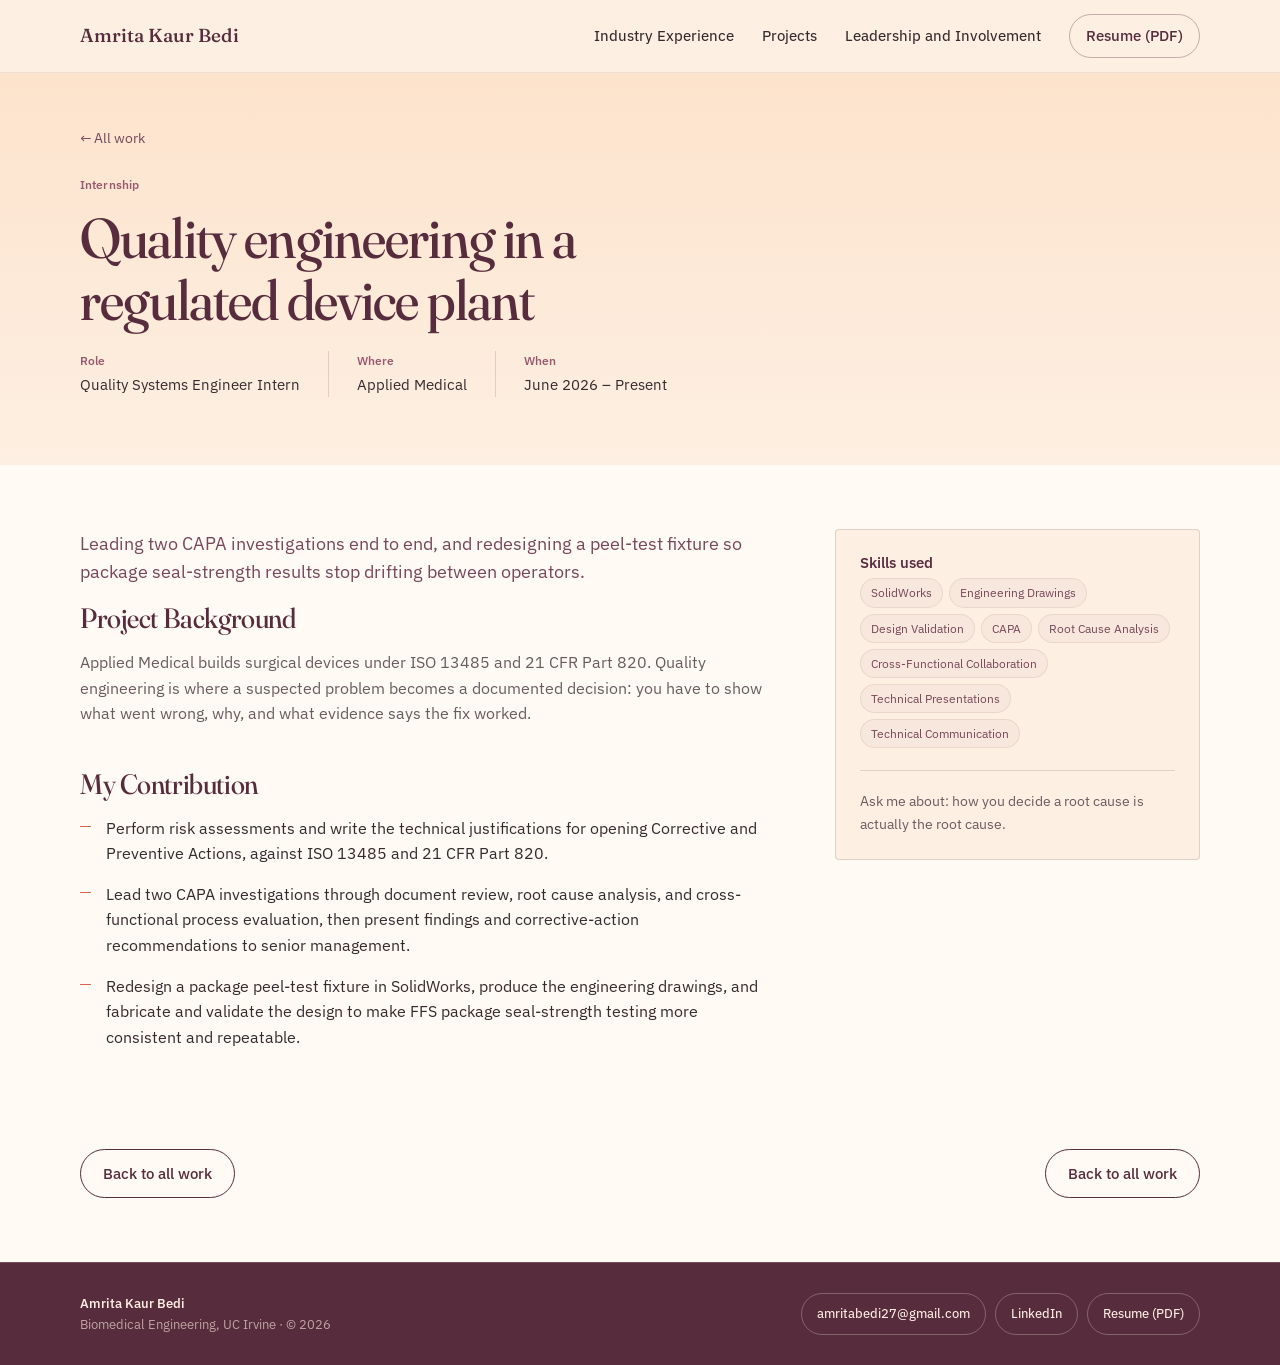
==== applied-medical.html @ 61ae4ed0 "Add previous-project button and remove peach block behind case-next case-next now matches the white " ====
<!DOCTYPE html>
<html lang="en">
<head>
<meta charset="UTF-8" />
<meta name="viewport" content="width=device-width, initial-scale=1.0" />
<title>Applied Medical &mdash; Amrita Kaur Bedi</title>
<meta name="description" content="Leading two CAPA investigations end to end, and redesigning a peel-test fixture so package seal-strength results stop drifting between operators." />
<link rel="preload" href="assets/fonts/Fraunces-SOFTWONKopszwght.woff2" as="font" type="font/woff2" crossorigin />
<link rel="preload" href="assets/fonts/IBMPlexSans-wdthwght.woff2" as="font" type="font/woff2" crossorigin />
<link rel="stylesheet" href="styles.css" />
</head>
<body>
<a class="skip-link" href="#main">Skip to content</a>
<header class="site-header">
  <nav class="nav container" aria-label="Primary">
    <a class="brand" href="index.html">Amrita Kaur Bedi</a>
    <button class="menu-toggle" type="button" aria-expanded="false" aria-controls="nav-links" aria-label="Open navigation menu">
      <span></span><span></span><span></span>
    </button>
    <div class="nav-links" id="nav-links">
      <a href="index.html#industry">Industry Experience</a>
      <a href="index.html#work">Projects</a>
      <a href="index.html#leadership">Leadership and Involvement</a>
      <a class="resume-link" href="assets/Amrita_Kaur_Bedi_Resume.pdf" target="_blank" rel="noopener">Resume (PDF)</a>
    </div>
  </nav>
</header>
<main id="main">

<section class="case-hero">
  <div class="container">
    <a class="back-link" href="index.html#work">&larr; All work</a>
    <p class="meta">Internship</p>
    <h1>Quality engineering in a regulated device plant</h1>
    <dl class="case-meta">
      <div><dt>Role</dt><dd>Quality Systems Engineer Intern</dd></div>
      <div><dt>Where</dt><dd>Applied Medical</dd></div>
      <div><dt>When</dt><dd>June 2026 – Present</dd></div>
    </dl>
  </div>
</section>

<section class="case-body">
  <div class="container case-grid">
    <div>
      <p class="lede">Leading two CAPA investigations end to end, and redesigning a peel-test fixture so package seal-strength results stop drifting between operators.</p>
      <div class="case-block">
        <h2>Project Background</h2>
        <p>Applied Medical builds surgical devices under ISO 13485 and 21 CFR Part 820. Quality engineering is where a suspected problem becomes a documented decision: you have to show what went wrong, why, and what evidence says the fix worked.</p>
      </div>
      <div class="case-block">
        <h2>My Contribution</h2>
        <ul class="did"><li>Perform risk assessments and write the technical justifications for opening Corrective and Preventive Actions, against ISO 13485 and 21 CFR Part 820.</li><li>Lead two CAPA investigations through document review, root cause analysis, and cross-functional process evaluation, then present findings and corrective-action recommendations to senior management.</li><li>Redesign a package peel-test fixture in SolidWorks, produce the engineering drawings, and fabricate and validate the design to make FFS package seal-strength testing more consistent and repeatable.</li></ul>
      </div>
      
      
      
    </div>
    <aside class="case-aside">
      <h3>Skills used</h3>
      <div class="tags"><span class="tag" data-skill="solidworks">SolidWorks</span><span class="tag" data-skill="drawings">Engineering Drawings</span><span class="tag" data-skill="validation">Design Validation</span><span class="tag" data-skill="capa">CAPA</span><span class="tag" data-skill="rca">Root Cause Analysis</span><span class="tag" data-skill="xfn">Cross-Functional Collaboration</span><span class="tag" data-skill="presenting">Technical Presentations</span><span class="tag" data-skill="techcomm">Technical Communication</span></div>
      <p class="case-ask">Ask me about: how you decide a root cause is actually the root cause.</p>
    </aside>
  </div>
</section>

<section class="case-next">
  <div class="container case-next-inner">
    <div class="hero-actions" style="margin:0">
      <a class="button button-secondary" href="index.html#work">Back to all work</a>
    </div>
    <div class="hero-actions" style="margin:0">
      <a class="button button-secondary" href="index.html#work">Back to all work</a>
    </div>
  </div>
</section>

</main>
<footer class="footer">
  <div class="container footer-inner">
    <div class="footer-identity">
      <p>Amrita Kaur Bedi</p>
      <p>Biomedical Engineering, UC Irvine &middot; &copy; <span class="year"></span></p>
    </div>
    <div class="footer-links">
      <a href="mailto:amritabedi27@gmail.com">amritabedi27@gmail.com</a>
      <a href="https://www.linkedin.com/in/amritakaurbedi" target="_blank" rel="noopener noreferrer">LinkedIn</a>
      <a href="assets/Amrita_Kaur_Bedi_Resume.pdf" target="_blank" rel="noopener">Resume (PDF)</a>
    </div>
  </div>
</footer>
<script src="script.js"></script>
</body>
</html>
---- styles.css ----
/* ===========================================================
   Amrita Kaur Bedi — portfolio styles
   Palette is sampled from the LinkedIn banner (assets/LinkedIn_Background.png).
   Change a colour once here and it updates everywhere.
   =========================================================== */

@font-face {
  font-family: "Fraunces";
  src: url("assets/fonts/Fraunces-SOFTWONKopszwght.woff2") format("woff2");
  font-weight: 100 900;
  font-display: swap;
}
@font-face {
  font-family: "IBM Plex Sans";
  src: url("assets/fonts/IBMPlexSans-wdthwght.woff2") format("woff2");
  font-weight: 100 700;
  font-display: swap;
}

:root {
  /* colour */
  --cream:  #fdefe2;   /* page background */
  --white:  #fffaf4;   /* alternating sections, cards */
  --peach:  #f9dcc4;   /* portrait frame, fills */
  --plum:   #572c3d;   /* headings, dark band */
  --plum2:  #77475b;   /* secondary text */
  --rose:   #97576f;   /* small labels */
  --coral:  #d9634f;   /* the one accent */
  --gold:   #ba7a3a;   /* hairlines */
  --ink:    #352b2f;   /* body text */
  --muted:  #6a5b60;   /* supporting text */

  --line:   rgba(87, 44, 61, .16);
  --line-2: rgba(87, 44, 61, .09);
  --lift:   0 14px 40px rgba(87, 44, 61, .08);

  /* type */
  --display: "Fraunces", Georgia, "Times New Roman", serif;
  --body: "IBM Plex Sans", ui-sans-serif, -apple-system, "Segoe UI", sans-serif;

  --max: 1120px;
  --r-card: 4px;   /* cards are square-ish and precise */
  --r-pill: 999px; /* only buttons and chips are round */
}

/* --- base ------------------------------------------------- */
* { box-sizing: border-box; }
html { scroll-behavior: smooth; scroll-padding-top: 88px; }

body {
  margin: 0;
  background: var(--cream);
  color: var(--ink);
  font-family: var(--body);
  font-size: 1rem;
  line-height: 1.6;
  -webkit-font-smoothing: antialiased;
}

img { display: block; max-width: 100%; }
a { color: inherit; }

.container { width: min(calc(100% - 48px), var(--max)); margin-inline: auto; }

h1, h2, h3 {
  margin-top: 0;
  color: var(--plum);
  font-family: var(--display);
  font-weight: 460;
  font-variation-settings: "SOFT" 20, "WONK" 1, "opsz" 96;
  letter-spacing: -.015em;
  line-height: 1.1;
}
h1 { margin-bottom: 20px; font-size: clamp(3rem, 6.4vw, 5.4rem); font-variation-settings: "SOFT" 30, "WONK" 1, "opsz" 144; }
h2 { margin-bottom: 16px; font-size: clamp(2rem, 3.4vw, 3rem); }
h3 { margin-bottom: 8px; font-size: 1.3rem; }
p  { margin-top: 0; }

.lede { color: var(--plum2); font-size: 1.14rem; line-height: 1.55; }
.muted { color: var(--muted); }
.measure { max-width: 62ch; }

.section { padding: 96px 0; }
.section-head { max-width: 60ch; margin-bottom: 40px; }
.section-head p { margin-bottom: 0; color: var(--muted); }

/* one shared rule for "small label" text, used sparingly */
.meta {
  color: var(--rose);
  font-size: .78rem;
  font-weight: 550;
  letter-spacing: .01em;
}
.meta-tight { letter-spacing: 0; white-space: nowrap; font-size: .74rem; }
@media (max-width: 720px) { .meta-tight { white-space: normal; font-size: clamp(.64rem, 2.5vw, .74rem); } }

/* --- header ----------------------------------------------- */
.site-header {
  position: sticky; z-index: 100; top: 0;
  border-bottom: 1px solid var(--line-2);
  background: rgba(253, 239, 226, .93);
  backdrop-filter: blur(12px);
}
.nav { display: flex; min-height: 72px; align-items: center; justify-content: space-between; gap: 20px; }
.brand {
  color: var(--plum); font-family: var(--display);
  font-size: 1.18rem; font-weight: 500;
  font-variation-settings: "SOFT" 20, "WONK" 1, "opsz" 20;
  text-decoration: none; white-space: nowrap;
}
.nav-links { display: flex; align-items: center; gap: 28px; }
.nav-links a { position: relative; color: var(--ink); font-size: .93rem; font-weight: 450; text-decoration: none; }
.nav-links a:not(.resume-link)::after {
  position: absolute; right: 0; bottom: -6px; left: 0; height: 1.5px;
  background: var(--coral); content: ""; opacity: 0;
  transform: scaleX(.3); transition: .18s;
}
.nav-links a:hover::after, .nav-links a:focus-visible::after, .nav-links a.active::after { opacity: 1; transform: scaleX(1); }

.resume-link {
  padding: 9px 16px; border: 1px solid rgba(87, 44, 61, .34);
  border-radius: var(--r-pill); color: var(--plum) !important;
  font-weight: 500 !important; transition: .18s;
}
.resume-link:hover, .resume-link:focus-visible { background: var(--plum); color: var(--cream) !important; }

.menu-toggle { display: none; width: 42px; height: 42px; padding: 9px; border: 0; background: transparent; cursor: pointer; }
.menu-toggle span { display: block; width: 100%; height: 1.5px; margin: 5px 0; background: var(--plum); }

/* --- buttons ---------------------------------------------- */
.button {
  display: inline-flex; min-height: 46px; align-items: center; justify-content: center;
  padding: 11px 22px; border: 1px solid var(--plum); border-radius: var(--r-pill);
  font-family: var(--body); font-size: .95rem; font-weight: 500;
  text-decoration: none; transition: .16s;
}
.button-primary { background: var(--plum); color: var(--cream); }
.button-primary:hover { background: #46222f; }
.button-secondary { background: transparent; color: var(--plum); }
.button-secondary:hover { background: rgba(87, 44, 61, .07); }

.inline-link { color: var(--plum); font-weight: 500; text-decoration: none; box-shadow: inset 0 -1px 0 var(--gold); transition: .16s; }
.inline-link:hover { box-shadow: inset 0 -2px 0 var(--coral); }

/* --- hero ------------------------------------------------- */
.hero {
  position: relative; overflow: hidden; padding: 84px 0 76px;
  background:
    radial-gradient(circle at 88% 14%, rgba(217, 99, 79, .13), transparent 26%),
    radial-gradient(circle at 6% 90%, rgba(174, 102, 142, .13), transparent 26%),
    linear-gradient(180deg, #fde3cc 0%, var(--cream) 74%);
}
.hero-grid { position: relative; z-index: 2; display: grid; grid-template-columns: 1.08fr .72fr; gap: 78px; align-items: center; }
.hero h1 { margin-bottom: 16px; }
.hero-role { max-width: 30ch; margin-bottom: 18px; color: var(--plum2); font-size: clamp(1.2rem, 2vw, 1.6rem); font-weight: 450; line-height: 1.35; }
.hero-note { max-width: 54ch; margin-bottom: 30px; color: var(--muted); }
.hero-actions { display: flex; flex-wrap: wrap; gap: 12px; }

/* the 30-second facts */
.facts { position: relative; z-index: 2; display: grid; grid-template-columns: repeat(3, auto); justify-content: start; gap: 0 36px; margin-top: 58px; border-top: 1px solid var(--line); padding-top: 22px; }
.facts dd { white-space: nowrap; }
.facts > div + div { padding-left: 36px; border-left: 1px solid var(--line); }
.facts dt { margin-bottom: 3px; color: var(--rose); font-size: .76rem; font-weight: 550; }
.facts dd { margin: 0; font-size: .92rem; line-height: 1.4; }
.nowrap { white-space: nowrap; }

.hero-visual { position: relative; max-width: 400px; justify-self: end; }
.portrait-frame {
  position: relative; z-index: 2; overflow: hidden;
  border: 1px solid rgba(87, 44, 61, .14);
  border-radius: 200px 200px var(--r-card) var(--r-card);
  background: var(--peach); box-shadow: var(--lift);
}
.portrait-frame { aspect-ratio: .82; }
.portrait-frame img { width: 100%; height: 100%; object-fit: cover; object-position: center 38%; }
.hero-orbit { position: absolute; border: 1px solid rgba(186, 122, 58, .15); border-radius: 50%; }
.orbit-one { top: 10px; right: -170px; width: 580px; height: 580px; }
.orbit-two { top: 120px; right: -70px; width: 340px; height: 340px; border-style: dashed; border-color: rgba(119, 71, 91, .13); }

/* --- work: filter ----------------------------------------- */
.work-section { background: var(--white); }
.work-head { display: flex; align-items: end; justify-content: space-between; gap: 40px; margin-bottom: 34px; }
.work-head > div { max-width: 56ch; }
.work-head p { margin-bottom: 0; color: var(--muted); }
.work-section .work-head > div { max-width: none; }

.filter { border: 1px solid var(--line); border-radius: var(--r-card); background: var(--cream); padding: 22px 24px 20px; margin-bottom: 44px; }
.filter summary { list-style: none; cursor: pointer; }
.filter summary::-webkit-details-marker { display: none; }
.filter-top { display: flex; align-items: baseline; justify-content: space-between; gap: 16px; }
.filter[open] .filter-top { margin-bottom: 16px; }
.filter-top h3::after {
  display: inline-block; margin-left: 9px; color: var(--rose);
  content: "\25BE"; font-size: .8em; transition: transform .18s;
}
.filter[open] .filter-top h3::after { transform: rotate(180deg); }
.filter-top h3 { margin-bottom: 0; font-size: 1.05rem; font-family: var(--body); font-weight: 550; letter-spacing: 0; }
.filter-status { color: var(--muted); font-size: .86rem; }
.filter-status strong { color: var(--plum); font-weight: 550; }
.filter-clear {
  margin-left: 14px; padding: 0; border: 0; background: none; color: var(--plum);
  font: inherit; font-size: .86rem; text-decoration: underline; text-underline-offset: 3px; cursor: pointer;
}
.filter-clear[hidden] { display: none; }

.filter-groups { display: grid; grid-template-columns: repeat(3, 1fr); gap: 22px 30px; }
.filter-group--wide { grid-column: span 2; }
.filter-group--wide .chips { max-width: 34rem; }
.filter-group > p { margin-bottom: 9px; color: var(--rose); font-size: .76rem; font-weight: 550; }
.chips { display: flex; flex-wrap: wrap; gap: 7px; }
.chip {
  padding: 6px 13px; border: 1px solid rgba(87, 44, 61, .2); border-radius: var(--r-pill);
  background: var(--white); color: var(--plum2);
  font: inherit; font-size: .83rem; cursor: pointer; transition: .14s;
}
.chip:hover { border-color: var(--plum); color: var(--plum); }
.chip[aria-pressed="true"] { border-color: var(--plum); background: var(--plum); color: var(--cream); }
.chip[data-empty="true"] { opacity: .38; }

/* --- work: timeline --------------------------------------- */
.track { position: relative; padding-left: 160px; }
.track::before {
  position: absolute; top: 10px; bottom: 10px; left: 150px; width: 1px;
  background: linear-gradient(var(--gold), rgba(186, 122, 58, .12)); content: "";
}
.entry { position: relative; margin-bottom: 20px; }
.entry:last-child { margin-bottom: 0; }
.entry-date {
  position: absolute; top: 22px; left: -160px; width: 132px;
  color: var(--rose); font-size: .8rem; font-weight: 500; text-align: right;
}
.entry::before {
  position: absolute; top: 27px; left: -14px; z-index: 2; width: 9px; height: 9px;
  border: 1.5px solid var(--gold); border-radius: 50%; background: var(--white); content: "";
}
.entry:hover::before, .entry:focus-within::before { border-color: var(--coral); background: var(--coral); }

.entry-card {
  display: block; padding: 22px 26px 20px;
  border: 1px solid var(--line); border-left: 2px solid rgba(186, 122, 58, .5);
  border-radius: var(--r-card); background: var(--white);
  text-decoration: none; transition: .16s;
}
.entry-card:hover, .entry-card:focus-visible { border-left-color: var(--coral); background: #fffdfa; box-shadow: var(--lift); transform: translateX(3px); }
.entry-kind { margin-bottom: 6px; color: var(--rose); font-size: .76rem; font-weight: 550; }
.entry-card h3 { margin-bottom: 4px; font-size: 1.42rem; }
.entry-org { margin-bottom: 10px; color: var(--plum2); font-size: .92rem; font-weight: 500; }
.entry-card > p:last-of-type { margin-bottom: 14px; color: var(--muted); font-size: .96rem; }
.tags { display: flex; flex-wrap: wrap; gap: 6px; }
.tag { padding: 4px 10px; border: 1px solid var(--line-2); border-radius: var(--r-pill); background: rgba(87, 44, 61, .035); color: var(--plum2); font-size: .75rem; }
.tag[data-on="true"] { border-color: var(--coral); background: rgba(217, 99, 79, .1); color: var(--plum); }
.entry-more { display: inline-block; margin-top: 14px; color: var(--plum); font-size: .9rem; font-weight: 500; box-shadow: inset 0 -1px 0 var(--gold); }

.entry[hidden] { display: none; }
.track-empty { padding: 34px 0; color: var(--muted); }
.track-empty[hidden] { display: none; }

/* --- leadership (dark band) ------------------------------ */
.lead-section { background: var(--plum); color: rgba(253, 239, 226, .82); }
.lead-section h2, .lead-section h3 { color: var(--cream); }
.lead-section .meta { color: rgba(253, 239, 226, .62); }
.lead-grid { display: grid; grid-template-columns: 1fr 1fr; gap: 70px; align-items: center; }
.lead-section .lead-grid, .dance-section .lead-grid { align-items: start; }
.lead-section .lead-grid > div:last-child, .dance-section .lead-grid > div:last-child { margin-top: 1.4rem; }
.lead-copy > p { color: rgba(253, 239, 226, .82); }
.metrics { display: grid; grid-template-columns: repeat(3, 1fr); gap: 18px; margin: 28px 0 26px; }
.lead-copy .metrics { grid-template-columns: repeat(2, 1fr); }
.metrics div { border-top: 1px solid rgba(253, 239, 226, .3); padding-top: 14px; }
.metrics strong { display: block; color: var(--cream); font-family: var(--display); font-size: 2.1rem; font-weight: 420; font-variation-settings: "SOFT" 20, "WONK" 1, "opsz" 40; }
.metrics span { color: rgba(253, 239, 226, .66); font-size: .82rem; line-height: 1.35; }
.lead-list { margin: 0; padding: 0; list-style: none; border-top: 1px solid rgba(253, 239, 226, .22); }
.lead-list li { border-bottom: 1px solid rgba(253, 239, 226, .22); padding: 14px 0; color: rgba(253, 239, 226, .82); font-size: .95rem; }
.lead-list b { color: var(--cream); font-weight: 550; }
.lead-photos { display: grid; grid-template-columns: repeat(2, 1fr); gap: 16px; margin-top: 28px; }
.lead-photos figure { position: relative; margin: 0; border-radius: 8px; overflow: hidden; }
.lead-photos img { width: 100%; height: 190px; object-fit: cover; display: block; }
.lead-photos figcaption {
  position: absolute; inset: 0; display: flex; align-items: center; justify-content: center;
  padding: 12px; text-align: center; font-size: .9rem; font-weight: 550; color: var(--cream);
  background: rgba(58, 26, 40, .68); opacity: 0; transition: opacity .25s ease;
}
.lead-photos figure:hover figcaption, .lead-photos figure:focus-within figcaption { opacity: 1; }
@media (max-width: 760px) {
  .lead-photos img { height: 160px; }
}
.dance-section h2 { color: var(--plum); }
.dance-section .meta { color: var(--muted); }
.dance-section .lead-copy > p { color: var(--ink); }
.dance-section .lead-list { border-top-color: var(--line); }
.dance-section .lead-list li { border-bottom-color: var(--line); color: var(--ink); }
.dance-section .lead-list b { color: var(--plum); }
.dance-section .metrics div { border-top-color: var(--line); }
.dance-section .metrics strong { color: var(--plum); }
.dance-section .metrics span { color: var(--muted); }
.industry-section .work-head p { color: rgba(253, 239, 226, .7); }
.industry-section .lead-grid + .lead-grid { margin-top: 46px; padding-top: 46px; border-top: 1px solid rgba(253, 239, 226, .22); }
.industry-section .entry-more { display: inline-block; margin-top: 18px; color: var(--cream); box-shadow: inset 0 -1px 0 var(--gold); }
.industry-section .tags { margin: 22px 0; }
.industry-section .tag {
  border-color: rgba(253, 239, 226, .32);
  background: rgba(253, 239, 226, .08);
  color: rgba(253, 239, 226, .92);
}
.industry-grid { grid-template-columns: minmax(220px, 320px) 1fr; align-items: start; }
.industry-photo img { width: 100%; height: auto; border-radius: var(--r-card); border: 1px solid rgba(253, 239, 226, .22); display: block; }
.industry-section .lead-list { margin-top: 4px; }
@media (max-width: 860px) { .industry-grid { grid-template-columns: 1fr; } .industry-photo img { max-width: 360px; } }

/* --- footer ----------------------------------------------- */
.footer { border-top: 1px solid rgba(253, 239, 226, .16); background: var(--plum); padding: 30px 0; }
.footer-inner { display: flex; align-items: center; justify-content: space-between; gap: 20px; }
.footer p { margin: 0; color: rgba(253, 239, 226, .62); font-size: .82rem; }
.footer-identity p:first-child { color: var(--cream); font-weight: 550; }
.footer-links { display: flex; flex-wrap: wrap; align-items: center; gap: 9px; }
.footer-links a {
  padding: 9px 15px; border: 1px solid rgba(253, 239, 226, .28); border-radius: var(--r-pill);
  background: transparent; color: var(--cream); font-size: .84rem; font-weight: 450;
  text-decoration: none; transition: .16s;
}
.footer-links a:hover, .footer-links a:focus-visible { border-color: var(--cream); background: var(--cream); color: var(--plum); }

/* --- project detail pages --------------------------------- */
.case-hero { padding: 52px 0 46px; background: linear-gradient(180deg, #fde3cc 0%, var(--cream) 100%); }
.back-link { display: inline-block; margin-bottom: 26px; color: var(--plum2); font-size: .9rem; text-decoration: none; }
.back-link:hover { color: var(--plum); }
.case-hero h1 { max-width: 20ch; font-size: clamp(2.3rem, 4.4vw, 3.6rem); }
.case-meta { display: flex; flex-wrap: wrap; gap: 0 28px; margin-bottom: 22px; }
.case-meta div { padding-right: 28px; border-right: 1px solid var(--line); }
.case-meta div:last-child { border-right: 0; padding-right: 0; }
.case-meta dt { color: var(--rose); font-size: .76rem; font-weight: 550; }
.case-meta dd { margin: 2px 0 0; font-size: .93rem; }

.case-body { background: var(--white); padding: 64px 0 84px; }
.case-grid { display: grid; grid-template-columns: 1.5fr .8fr; gap: 70px; align-items: start; }
.case-grid h2 { font-size: 1.75rem; }
.case-grid h2 + p, .case-block > p { color: var(--muted); }
.case-block { margin-bottom: 42px; }
.case-block:last-child { margin-bottom: 0; }
.did { margin: 0; padding: 0; list-style: none; }
.did li { position: relative; margin-bottom: 15px; padding-left: 26px; color: var(--ink); }
.did li::before { position: absolute; top: .62em; left: 0; width: 11px; height: 1px; background: var(--coral); content: ""; }
.case-aside { position: sticky; top: 100px; border: 1px solid var(--line); border-radius: var(--r-card); background: var(--cream); padding: 24px; }
.case-aside h3 { font-family: var(--body); font-size: .95rem; font-weight: 550; letter-spacing: 0; }
.case-aside .tags { margin-bottom: 22px; }
.case-ask { border-top: 1px solid var(--line); padding-top: 18px; color: var(--muted); font-size: .9rem; margin-bottom: 0; }

.case-next { background: var(--white); padding: 0 0 64px; }
.case-next-inner { display: flex; flex-wrap: wrap; align-items: center; justify-content: space-between; gap: 20px; }

/* --- accessibility ---------------------------------------- */
a:focus-visible, button:focus-visible { outline: 3px solid rgba(217, 99, 79, .6); outline-offset: 3px; border-radius: 2px; }
.skip-link { position: absolute; top: -60px; left: 12px; z-index: 200; padding: 10px 16px; border-radius: var(--r-pill); background: var(--plum); color: var(--cream); text-decoration: none; }
.skip-link:focus { top: 12px; }

/* --- responsive ------------------------------------------- */
@media (max-width: 1000px) {
  .hero-grid, .lead-grid, .case-grid { grid-template-columns: 1fr; }
  .hero-grid { gap: 52px; }
  .hero-visual { width: min(72vw, 380px); justify-self: center; }
  .lead-grid { gap: 44px; }
  .case-aside { position: static; }
  .filter-groups { grid-template-columns: repeat(2, 1fr); }
  .filter-group--wide { grid-column: auto; }
}

@media (max-width: 760px) {
  .container { width: min(calc(100% - 32px), var(--max)); }
  .section { padding: 68px 0; }
  .nav { min-height: 64px; }
  .menu-toggle { display: block; }
  .nav-links {
    position: absolute; top: 64px; right: 0; left: 0; display: none;
    flex-direction: column; align-items: stretch; gap: 0;
    border-bottom: 1px solid var(--line); background: rgba(253, 239, 226, .99); padding: 12px 24px 20px;
  }
  .nav-links.open { display: flex; }
  .nav-links a { padding: 13px 0; }
  .nav-links a::after { display: none; }
  .resume-link { margin-top: 8px; text-align: center; }

  .hero { padding: 54px 0 60px; }
  .facts { grid-template-columns: repeat(2, 1fr); justify-content: stretch; gap: 18px 20px; }
  .facts dd { white-space: normal; }
  .facts > div + div { padding-left: 0; border-left: 0; }
  .facts > div:nth-child(n+3) { border-top: 1px solid var(--line); padding-top: 16px; }

  .work-head { display: block; }
  .work-head > div { margin-bottom: 18px; }
  .filter { padding: 18px; }
  .filter-groups { grid-template-columns: 1fr; gap: 18px; }
  .filter-top { display: block; }
  .filter-status { display: block; margin-top: 6px; }

  .track { padding-left: 26px; }
  .track::before { left: 3px; }
  .entry-date { position: static; width: auto; margin-bottom: 6px; text-align: left; }
  .entry::before { top: 8px; left: -27px; }
  .entry-card { padding: 18px 20px; }
  .entry-card:hover { transform: none; }

  .metrics { gap: 12px; }
  .metrics strong { font-size: 1.7rem; }
  .case-meta div { padding-right: 18px; }
  .footer-inner { flex-direction: column; align-items: flex-start; }
}

@media (prefers-reduced-motion: reduce) {
  html { scroll-behavior: auto; }
  *, *::before, *::after { transition-duration: .01ms !important; animation-duration: .01ms !important; }
}
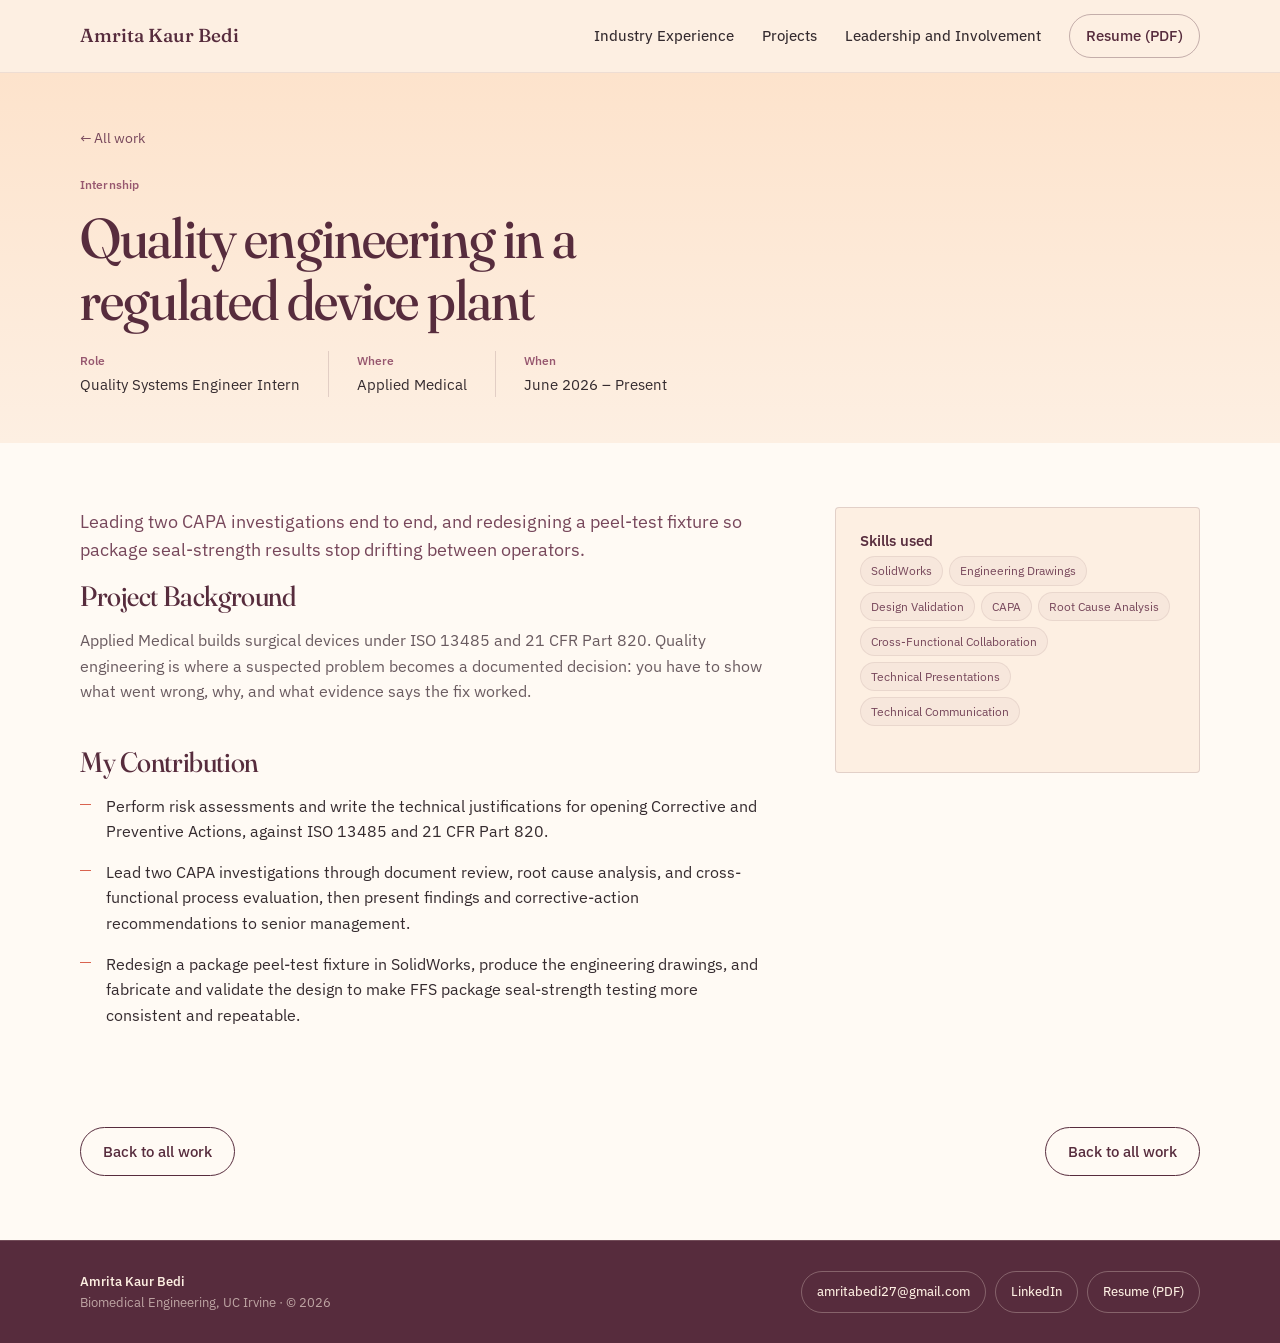
==== commit 3260e361: "Resize and reposition PetalGrip hero image, drop case-page ask-me-about, add simulation images Move " ====
--- a/applied-medical.html
+++ b/applied-medical.html
@@ -31,12 +31,17 @@
   <div class="container">
     <a class="back-link" href="index.html#work">&larr; All work</a>
     <p class="meta">Internship</p>
-    <h1>Quality engineering in a regulated device plant</h1>
-    <dl class="case-meta">
-      <div><dt>Role</dt><dd>Quality Systems Engineer Intern</dd></div>
-      <div><dt>Where</dt><dd>Applied Medical</dd></div>
-      <div><dt>When</dt><dd>June 2026 – Present</dd></div>
-    </dl>
+    <div class="case-hero-top">
+      <div class="case-hero-text">
+        <h1>Quality engineering in a regulated device plant</h1>
+        <dl class="case-meta">
+          <div><dt>Role</dt><dd>Quality Systems Engineer Intern</dd></div>
+          <div><dt>Where</dt><dd>Applied Medical</dd></div>
+          <div><dt>When</dt><dd>June 2026 – Present</dd></div>
+        </dl>
+      </div>
+      
+    </div>
   </div>
 </section>
 
@@ -55,12 +60,16 @@
       
       
       
+      
+      
     </div>
-    <aside class="case-aside">
-      <h3>Skills used</h3>
-      <div class="tags"><span class="tag" data-skill="solidworks">SolidWorks</span><span class="tag" data-skill="drawings">Engineering Drawings</span><span class="tag" data-skill="validation">Design Validation</span><span class="tag" data-skill="capa">CAPA</span><span class="tag" data-skill="rca">Root Cause Analysis</span><span class="tag" data-skill="xfn">Cross-Functional Collaboration</span><span class="tag" data-skill="presenting">Technical Presentations</span><span class="tag" data-skill="techcomm">Technical Communication</span></div>
-      <p class="case-ask">Ask me about: how you decide a root cause is actually the root cause.</p>
-    </aside>
+    <div class="case-aside-col">
+      <aside class="case-aside">
+        <h3>Skills used</h3>
+        <div class="tags"><span class="tag" data-skill="solidworks">SolidWorks</span><span class="tag" data-skill="drawings">Engineering Drawings</span><span class="tag" data-skill="validation">Design Validation</span><span class="tag" data-skill="capa">CAPA</span><span class="tag" data-skill="rca">Root Cause Analysis</span><span class="tag" data-skill="xfn">Cross-Functional Collaboration</span><span class="tag" data-skill="presenting">Technical Presentations</span><span class="tag" data-skill="techcomm">Technical Communication</span></div>
+      </aside>
+      
+    </div>
   </div>
 </section>
 
--- a/styles.css
+++ b/styles.css
@@ -324,11 +324,21 @@
 .back-link { display: inline-block; margin-bottom: 26px; color: var(--plum2); font-size: .9rem; text-decoration: none; }
 .back-link:hover { color: var(--plum); }
 .case-hero h1 { max-width: 20ch; font-size: clamp(2.3rem, 4.4vw, 3.6rem); }
-.case-meta { display: flex; flex-wrap: wrap; gap: 0 28px; margin-bottom: 22px; }
+.case-hero-top { display: flex; align-items: center; justify-content: space-between; gap: 28px; }
+.case-hero-text { flex: 1; }
+.case-meta { display: flex; flex-wrap: wrap; gap: 0 28px; margin: 0; }
 .case-meta div { padding-right: 28px; border-right: 1px solid var(--line); }
 .case-meta div:last-child { border-right: 0; padding-right: 0; }
 .case-meta dt { color: var(--rose); font-size: .76rem; font-weight: 550; }
 .case-meta dd { margin: 2px 0 0; font-size: .93rem; }
+.case-hero-image { margin: 0; flex: none; }
+.case-hero-image img { display: block; width: 360px; height: 360px; object-fit: contain; }
+.case-aside-image { margin: 20px 0 0; }
+.case-aside-image img { display: block; width: 100%; border-radius: var(--r-card); }
+@media (max-width: 720px) {
+  .case-hero-top { flex-direction: column; align-items: flex-start; }
+  .case-hero-image img { width: 220px; height: 220px; }
+}
 
 .case-body { background: var(--white); padding: 64px 0 84px; }
 .case-grid { display: grid; grid-template-columns: 1.5fr .8fr; gap: 70px; align-items: start; }
@@ -342,7 +352,16 @@
 .case-aside { position: sticky; top: 100px; border: 1px solid var(--line); border-radius: var(--r-card); background: var(--cream); padding: 24px; }
 .case-aside h3 { font-family: var(--body); font-size: .95rem; font-weight: 550; letter-spacing: 0; }
 .case-aside .tags { margin-bottom: 22px; }
-.case-ask { border-top: 1px solid var(--line); padding-top: 18px; color: var(--muted); font-size: .9rem; margin-bottom: 0; }
+
+.resource-grid { display: grid; grid-template-columns: repeat(3, 1fr); gap: 20px; }
+.resource-card { display: block; border: 1px solid var(--line); border-radius: var(--r-card); overflow: hidden; background: var(--white); text-decoration: none; color: var(--ink); transition: .16s; }
+.resource-card:hover { border-color: var(--plum); box-shadow: var(--lift); }
+.resource-card img { display: block; width: 100%; aspect-ratio: 4/3; object-fit: cover; background: var(--cream); }
+.resource-title { margin: 0; padding: 14px 16px; font-size: .92rem; font-weight: 550; color: var(--ink); }
+.resource-links { display: flex; gap: 14px; padding: 0 16px 16px; }
+.resource-links a { color: var(--plum); font-size: .85rem; font-weight: 500; text-decoration: none; box-shadow: inset 0 -1px 0 var(--gold); }
+.resource-links a:hover { box-shadow: inset 0 -2px 0 var(--coral); }
+@media (max-width: 720px) { .resource-grid { grid-template-columns: 1fr; } }
 
 .case-next { background: var(--white); padding: 0 0 64px; }
 .case-next-inner { display: flex; flex-wrap: wrap; align-items: center; justify-content: space-between; gap: 20px; }
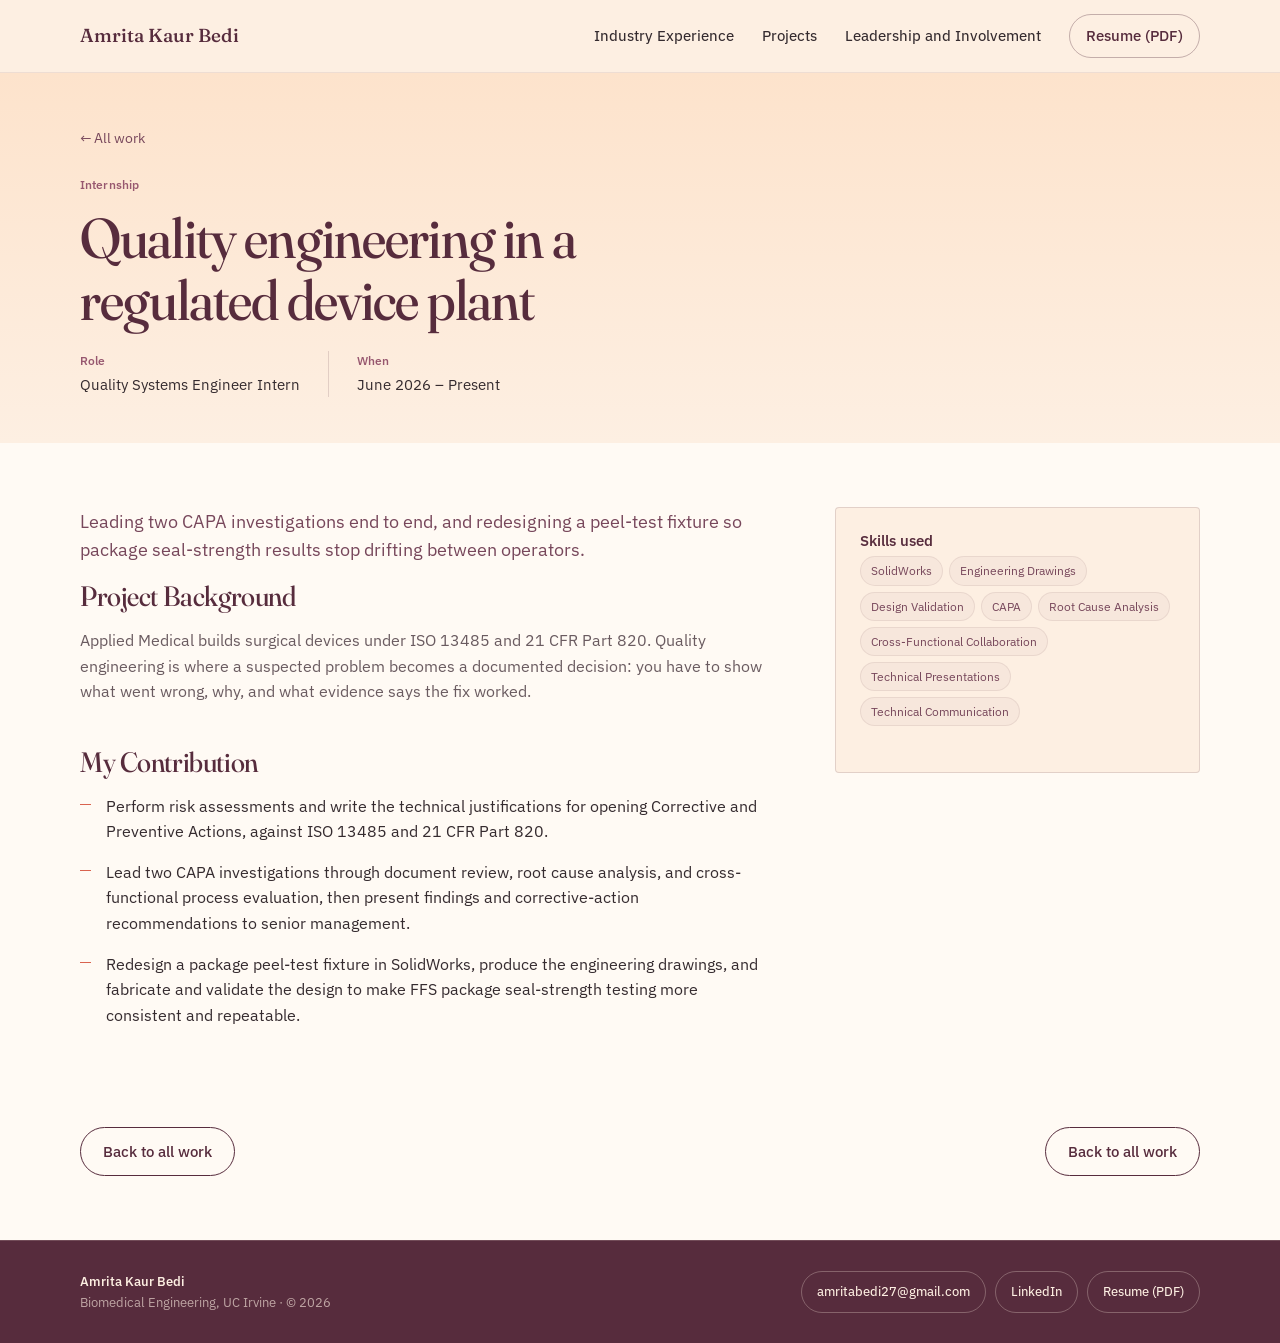
==== commit 6150a5f6: "Rewrite Laparoscopic Trainer case page content, add third PetalGrip image Drop "Where" from the case" ====
--- a/applied-medical.html
+++ b/applied-medical.html
@@ -36,7 +36,6 @@
         <h1>Quality engineering in a regulated device plant</h1>
         <dl class="case-meta">
           <div><dt>Role</dt><dd>Quality Systems Engineer Intern</dd></div>
-          <div><dt>Where</dt><dd>Applied Medical</dd></div>
           <div><dt>When</dt><dd>June 2026 – Present</dd></div>
         </dl>
       </div>
@@ -57,6 +56,7 @@
         <h2>My Contribution</h2>
         <ul class="did"><li>Perform risk assessments and write the technical justifications for opening Corrective and Preventive Actions, against ISO 13485 and 21 CFR Part 820.</li><li>Lead two CAPA investigations through document review, root cause analysis, and cross-functional process evaluation, then present findings and corrective-action recommendations to senior management.</li><li>Redesign a package peel-test fixture in SolidWorks, produce the engineering drawings, and fabricate and validate the design to make FFS package seal-strength testing more consistent and repeatable.</li></ul>
       </div>
+      
       
       
       
--- a/styles.css
+++ b/styles.css
@@ -349,7 +349,7 @@
 .did { margin: 0; padding: 0; list-style: none; }
 .did li { position: relative; margin-bottom: 15px; padding-left: 26px; color: var(--ink); }
 .did li::before { position: absolute; top: .62em; left: 0; width: 11px; height: 1px; background: var(--coral); content: ""; }
-.case-aside { position: sticky; top: 100px; border: 1px solid var(--line); border-radius: var(--r-card); background: var(--cream); padding: 24px; }
+.case-aside { border: 1px solid var(--line); border-radius: var(--r-card); background: var(--cream); padding: 24px; }
 .case-aside h3 { font-family: var(--body); font-size: .95rem; font-weight: 550; letter-spacing: 0; }
 .case-aside .tags { margin-bottom: 22px; }
 
@@ -361,6 +361,12 @@
 .resource-links { display: flex; gap: 14px; padding: 0 16px 16px; }
 .resource-links a { color: var(--plum); font-size: .85rem; font-weight: 500; text-decoration: none; box-shadow: inset 0 -1px 0 var(--gold); }
 .resource-links a:hover { box-shadow: inset 0 -2px 0 var(--coral); }
+.publication-card {
+  display: flex; flex-wrap: wrap; align-items: center; justify-content: space-between; gap: 18px;
+  border: 1px solid var(--line); border-radius: var(--r-card); background: var(--cream);
+  padding: 26px 28px;
+}
+.publication-title { margin: 0; font-size: 1.05rem; font-weight: 550; color: var(--plum); }
 @media (max-width: 720px) { .resource-grid { grid-template-columns: 1fr; } }
 
 .case-next { background: var(--white); padding: 0 0 64px; }
@@ -377,7 +383,6 @@
   .hero-grid { gap: 52px; }
   .hero-visual { width: min(72vw, 380px); justify-self: center; }
   .lead-grid { gap: 44px; }
-  .case-aside { position: static; }
   .filter-groups { grid-template-columns: repeat(2, 1fr); }
   .filter-group--wide { grid-column: auto; }
 }
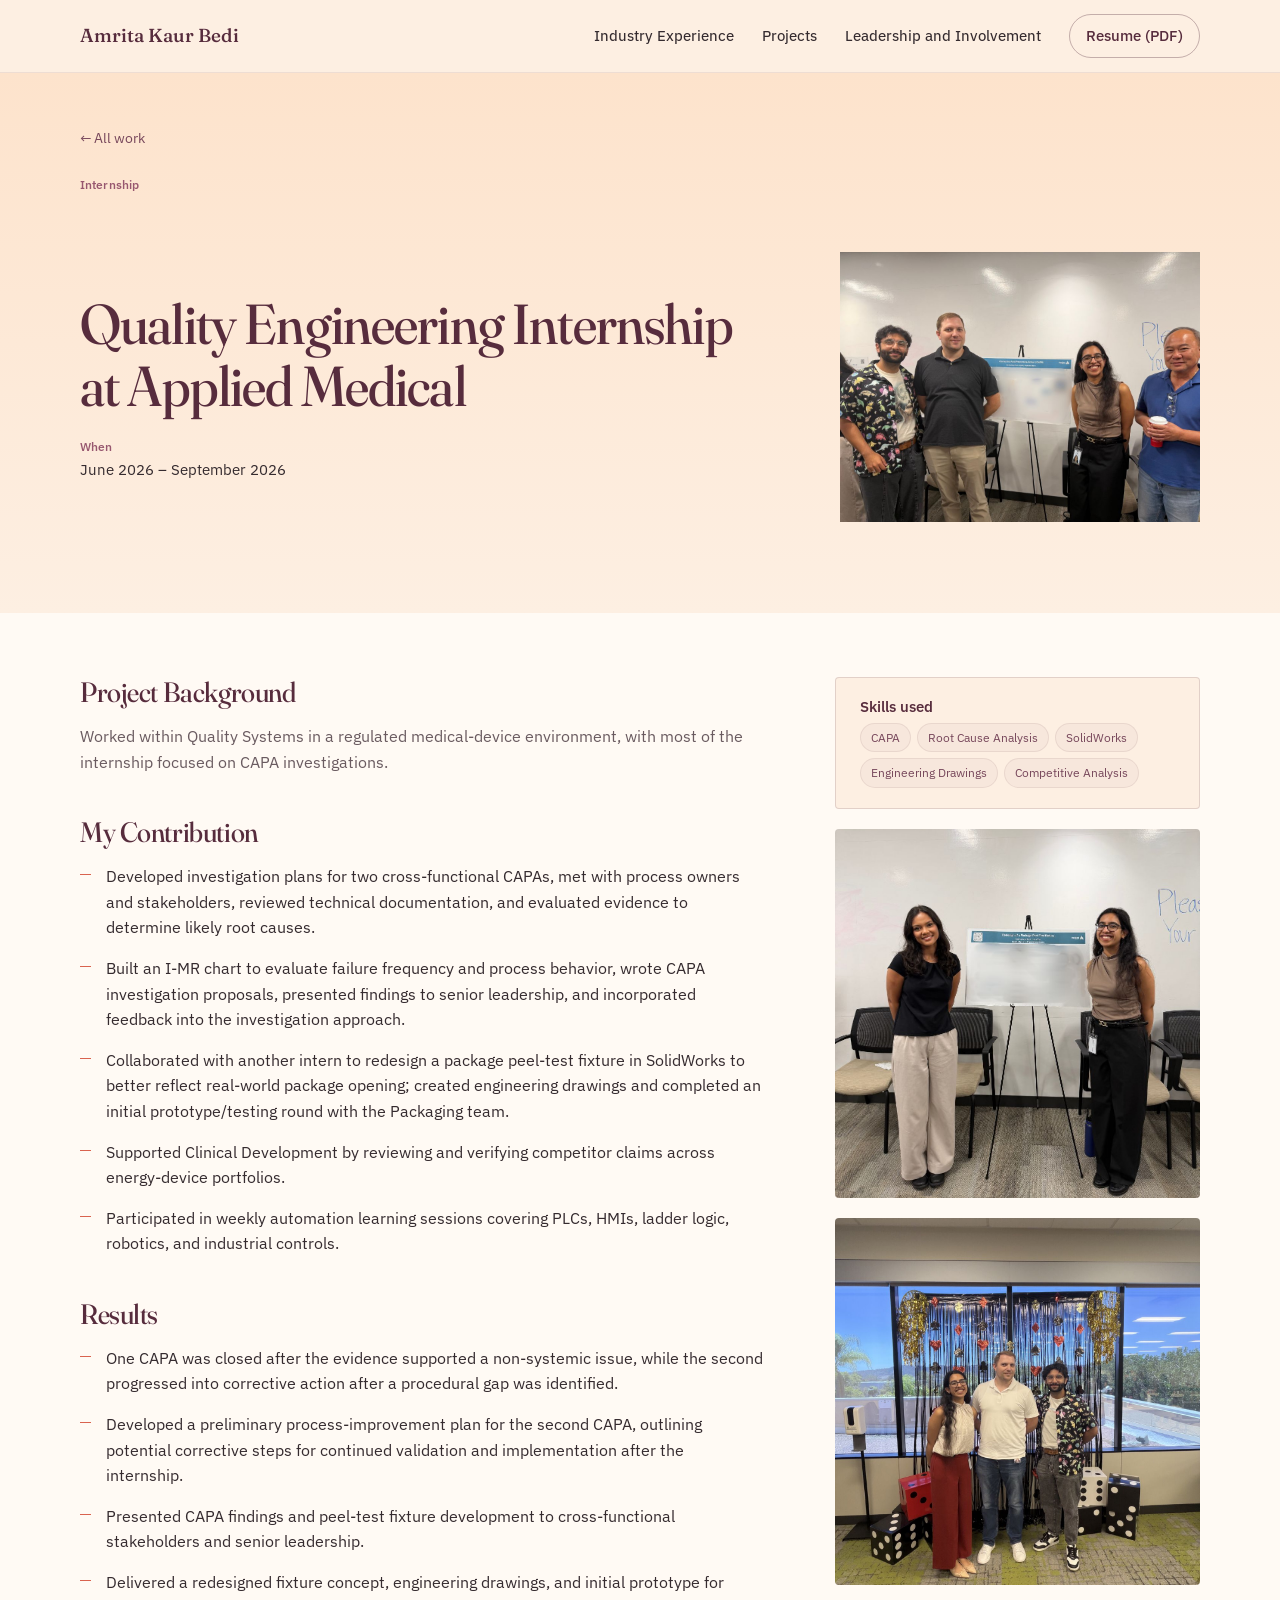
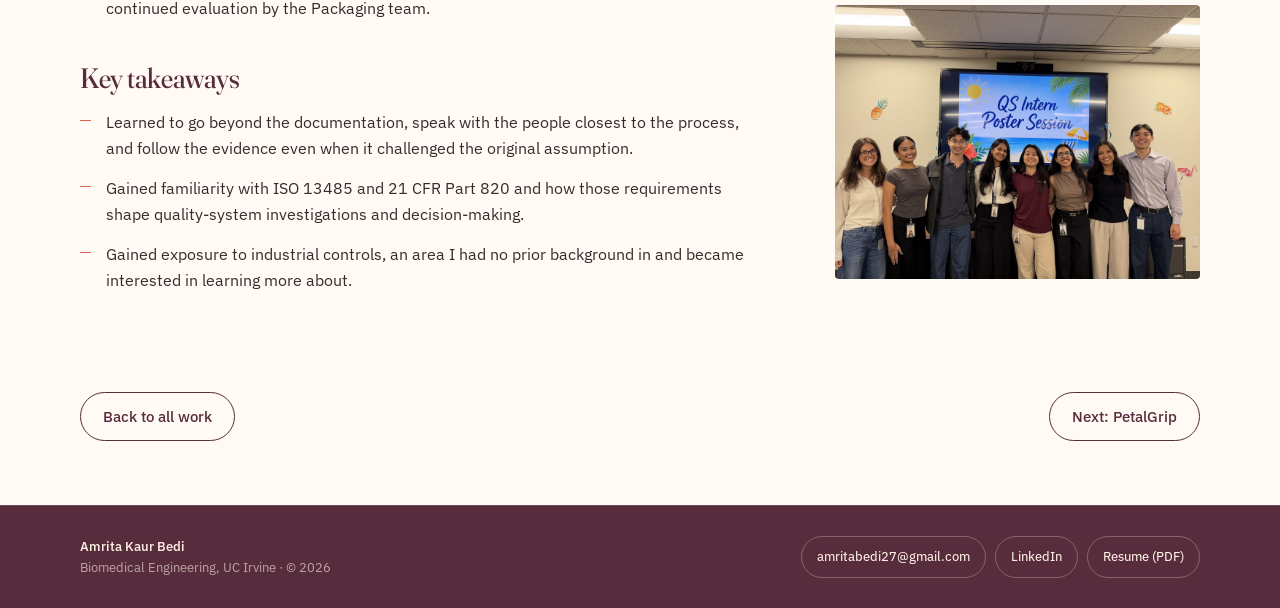
==== commit 3c79f3b9: "Update resume, Applied Medical and Laparoscopic Trainer pages - Replace resume PDF - Laparoscopic Tr" ====
--- a/applied-medical.html
+++ b/applied-medical.html
@@ -33,13 +33,13 @@
     <p class="meta">Internship</p>
     <div class="case-hero-top">
       <div class="case-hero-text">
-        <h1>Quality engineering in a regulated device plant</h1>
+        <h1>Quality Engineering Internship at Applied Medical</h1>
         <dl class="case-meta">
-          <div><dt>Role</dt><dd>Quality Systems Engineer Intern</dd></div>
-          <div><dt>When</dt><dd>June 2026 – Present</dd></div>
+          
+          <div><dt>When</dt><dd>June 2026 – September 2026</dd></div>
         </dl>
       </div>
-      
+      <figure class="case-hero-image"><img src="assets/applied-medical-detail-1.png" alt="Quality Engineering Internship at Applied Medical" loading="lazy"></figure>
     </div>
   </div>
 </section>
@@ -47,28 +47,34 @@
 <section class="case-body">
   <div class="container case-grid">
     <div>
-      <p class="lede">Leading two CAPA investigations end to end, and redesigning a peel-test fixture so package seal-strength results stop drifting between operators.</p>
+      
       <div class="case-block">
         <h2>Project Background</h2>
-        <p>Applied Medical builds surgical devices under ISO 13485 and 21 CFR Part 820. Quality engineering is where a suspected problem becomes a documented decision: you have to show what went wrong, why, and what evidence says the fix worked.</p>
+        <p>Worked within Quality Systems in a regulated medical-device environment, with most of the internship focused on CAPA investigations.</p>
       </div>
       <div class="case-block">
         <h2>My Contribution</h2>
-        <ul class="did"><li>Perform risk assessments and write the technical justifications for opening Corrective and Preventive Actions, against ISO 13485 and 21 CFR Part 820.</li><li>Lead two CAPA investigations through document review, root cause analysis, and cross-functional process evaluation, then present findings and corrective-action recommendations to senior management.</li><li>Redesign a package peel-test fixture in SolidWorks, produce the engineering drawings, and fabricate and validate the design to make FFS package seal-strength testing more consistent and repeatable.</li></ul>
+        <ul class="did"><li>Developed investigation plans for two cross-functional CAPAs, met with process owners and stakeholders, reviewed technical documentation, and evaluated evidence to determine likely root causes.</li><li>Built an I-MR chart to evaluate failure frequency and process behavior, wrote CAPA investigation proposals, presented findings to senior leadership, and incorporated feedback into the investigation approach.</li><li>Collaborated with another intern to redesign a package peel-test fixture in SolidWorks to better reflect real-world package opening; created engineering drawings and completed an initial prototype/testing round with the Packaging team.</li><li>Supported Clinical Development by reviewing and verifying competitor claims across energy-device portfolios.</li><li>Participated in weekly automation learning sessions covering PLCs, HMIs, ladder logic, robotics, and industrial controls.</li></ul>
       </div>
       
       
       
-      
-      
+      <div class="case-block">
+        <h2>Results</h2>
+        <ul class="did"><li>One CAPA was closed after the evidence supported a non-systemic issue, while the second progressed into corrective action after a procedural gap was identified.</li><li>Developed a preliminary process-improvement plan for the second CAPA, outlining potential corrective steps for continued validation and implementation after the internship.</li><li>Presented CAPA findings and peel-test fixture development to cross-functional stakeholders and senior leadership.</li><li>Delivered a redesigned fixture concept, engineering drawings, and initial prototype for continued evaluation by the Packaging team.</li></ul>
+      </div>
+      <div class="case-block">
+        <h2>Key takeaways</h2>
+        <ul class="did"><li>Learned to go beyond the documentation, speak with the people closest to the process, and follow the evidence even when it challenged the original assumption.</li><li>Gained familiarity with ISO 13485 and 21 CFR Part 820 and how those requirements shape quality-system investigations and decision-making.</li><li>Gained exposure to industrial controls, an area I had no prior background in and became interested in learning more about.</li></ul>
+      </div>
       
     </div>
     <div class="case-aside-col">
       <aside class="case-aside">
         <h3>Skills used</h3>
-        <div class="tags"><span class="tag" data-skill="solidworks">SolidWorks</span><span class="tag" data-skill="drawings">Engineering Drawings</span><span class="tag" data-skill="validation">Design Validation</span><span class="tag" data-skill="capa">CAPA</span><span class="tag" data-skill="rca">Root Cause Analysis</span><span class="tag" data-skill="xfn">Cross-Functional Collaboration</span><span class="tag" data-skill="presenting">Technical Presentations</span><span class="tag" data-skill="techcomm">Technical Communication</span></div>
+        <div class="tags"><span class="tag" data-skill="capa">CAPA</span><span class="tag" data-skill="rca">Root Cause Analysis</span><span class="tag" data-skill="solidworks">SolidWorks</span><span class="tag" data-skill="drawings">Engineering Drawings</span><span class="tag" data-skill="competitive">Competitive Analysis</span></div>
       </aside>
-      
+      <figure class="case-aside-image"><img src="assets/applied-medical-detail-2.png" alt="Quality Engineering Internship at Applied Medical" loading="lazy"></figure><figure class="case-aside-image"><img src="assets/applied-medical-detail-3.png" alt="Quality Engineering Internship at Applied Medical" loading="lazy"></figure><figure class="case-aside-image"><img src="assets/applied-medical-detail-4.png" alt="Quality Engineering Internship at Applied Medical" loading="lazy"></figure>
     </div>
   </div>
 </section>
@@ -79,7 +85,7 @@
       <a class="button button-secondary" href="index.html#work">Back to all work</a>
     </div>
     <div class="hero-actions" style="margin:0">
-      <a class="button button-secondary" href="index.html#work">Back to all work</a>
+      <a class="button button-secondary" href="petalgrip.html">Next: PetalGrip</a>
     </div>
   </div>
 </section>
--- a/styles.css
+++ b/styles.css
@@ -349,9 +349,9 @@
 .did { margin: 0; padding: 0; list-style: none; }
 .did li { position: relative; margin-bottom: 15px; padding-left: 26px; color: var(--ink); }
 .did li::before { position: absolute; top: .62em; left: 0; width: 11px; height: 1px; background: var(--coral); content: ""; }
-.case-aside { border: 1px solid var(--line); border-radius: var(--r-card); background: var(--cream); padding: 24px; }
+.case-aside { border: 1px solid var(--line); border-radius: var(--r-card); background: var(--cream); padding: 20px 24px; }
 .case-aside h3 { font-family: var(--body); font-size: .95rem; font-weight: 550; letter-spacing: 0; }
-.case-aside .tags { margin-bottom: 22px; }
+.case-aside .tags { margin-bottom: 0; }
 
 .resource-grid { display: grid; grid-template-columns: repeat(3, 1fr); gap: 20px; }
 .resource-card { display: block; border: 1px solid var(--line); border-radius: var(--r-card); overflow: hidden; background: var(--white); text-decoration: none; color: var(--ink); transition: .16s; }
